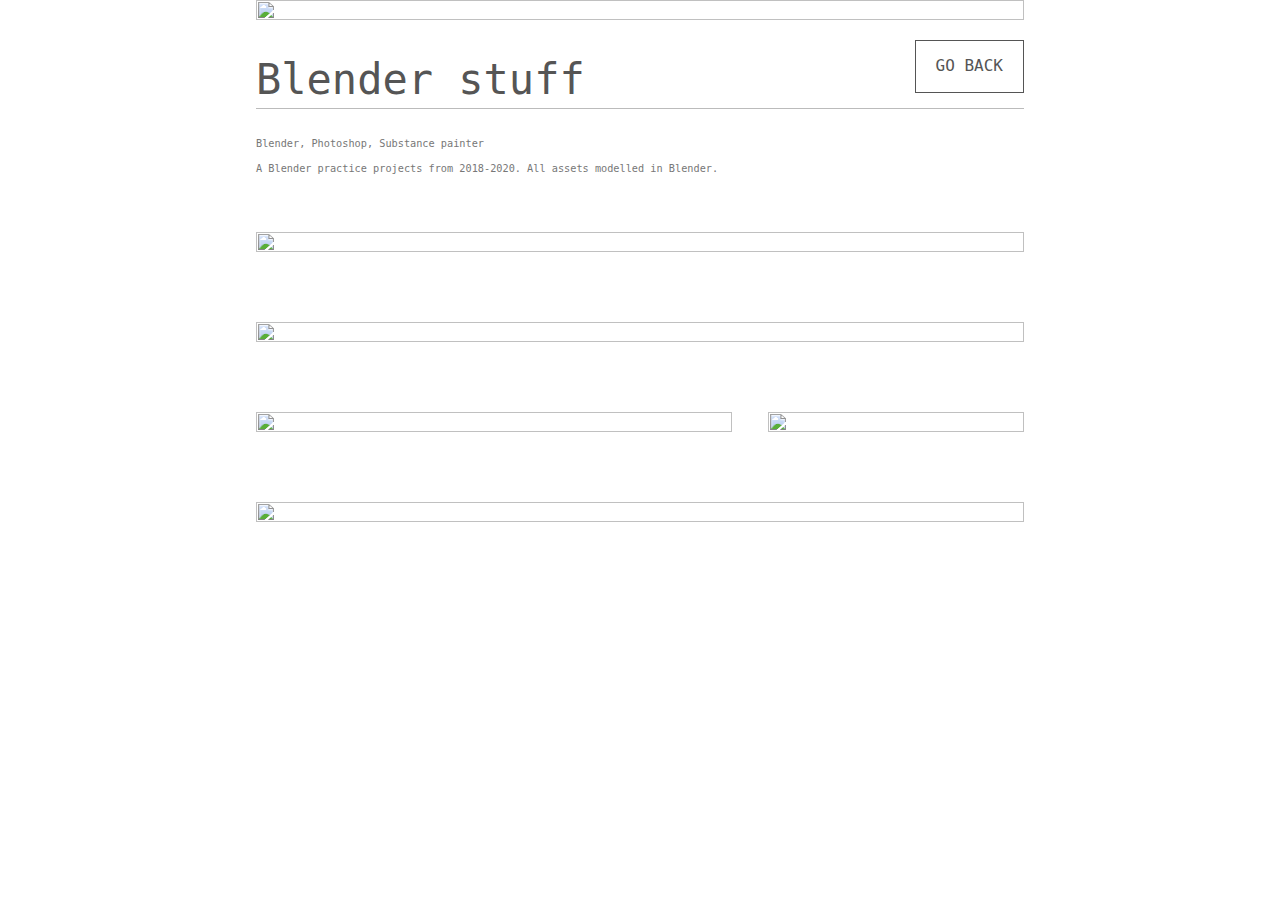
==== Pages/Blender stuff.html @ b259c38c "Add files via upload" ====
<head>

    <title> NV - Blender stuff</title>

    <style type="text/css">
        * {
            margin: 0;
            padding: 0;
        }

        body {
            font: 16px monospace;
            line-height: 24px;
            background: url(images/noise.jpg);
        }

        #page-wrap {
            width: 1150px;
            margin: 40px auto 60px;
        }

        h1 {
            margin: 0 0 16px 0;
            padding: 0 0 16px 0;
            font-family: monospace;
            font-size: 42px;
            letter-spacing: 0px;
            border-bottom: 1px solid rgb(187, 187, 187);
            color: #555;
            font-weight: normal;
        }

        h2 {
            font-size: 20px;
            margin: 0 0 6px 0;
            position: relative;
            color: #555;
        }

        p {
            font-family: monospace;
            margin: 0 0 16px 0;
            color: #777;
            line-height: 120%;
            font-size: 0.8vw;
        }

        a {
            color: #555;
            text-decoration: none;
            border-bottom: 0px dotted #555;
            font-weight: bold;
        }

        a:hover {
            border-bottom-style: solid;
            color: rgb(0, 0, 0);
        }

        .btn {
            display: inline-block;
            padding: 6px 12px;
            margin-bottom: 0;
            font-size: 14px;
            font-weight: normal;
            line-height: 1.42857143;
            text-align: center;
            white-space: nowrap;
            vertical-align: middle;
            -ms-touch-action: manipulation;
            touch-action: manipulation;
            cursor: pointer;
            -webkit-user-select: none;
            -moz-user-select: none;
            -ms-user-select: none;
            user-select: none;
            background-image: none;
            border: 1px solid transparent;
            border-radius: 4px;
        }

        .btn-default {
            text-transform: uppercase;
            color: #555;
            background-color: transparent;
            border-color: #555;
            padding: 14px 20px;
            margin: 0;
            font-size: 16px;
            border-radius: 0;
            margin-top: 20px;
        }

        .btn-default:hover,
        .btn-default:focus,
        .btn-default.focus,
        .btn-default:active,
        .btn-default.active {
            color: #fff;
            background-color: #121d1f;
            border-color: #121d1f;
        }

        .image-stack {
            display: grid;
            position: relative;
            grid-template-columns: repeat(3, 2fr);
            justify-items: stretch;
        }

        .image-stack__item-1 {
            grid-column: 1 / span 3;
            grid-row: 1;
        }

        .image-stack__item-2 {
            grid-row: 2;
            grid-column: 1/span 3;
            padding-top: 0%;
            z-index: 2;
        }

        .image-stack__item-2B {
            grid-row: 2;
            grid-column: 3;
            padding-top: 0%;
            z-index: 2;
            text-align: right;
        }

        .image-stack__item-3 {
            grid-row: 3;
            grid-column: 1/span 3;
            padding-top: 0%;
        }

        .image-stack__item-4 {
            grid-row: 3;
            grid-column: 2/span 3;
            padding-top: 10px;
            padding-left: 10%;
            padding-bottom: 0px;
            z-index: 4;
        }

        .image-stack__item-5 {
            grid-row: 3;
            grid-column: 1/span 3;
            padding-top: 0px;
            padding-left: 0%;
            padding-right: 0%;
            z-index: 4;
        }

        .image-stack__item-5B {
            grid-row: 4;
            grid-column: 1/span 3;
            padding-top: 30px;
            padding-left: 0%;
            padding-right: 0%;
            z-index: 4;
        }

        .image-stack__item-6 {
            grid-row: 5;
            grid-column: 1/span 3;
            padding-top: 70px;
            padding-left: 0%;
            padding-right: 0%;
            z-index: 4;
        }

        .image-stack__item-7 {
            grid-row: 6;
            grid-column: 1/span 2;
            padding-top: 70px;
            padding-left: 0%;
            padding-right: 7%;
            z-index: 4;
        }

        .image-stack__item-8 {
            grid-row: 6;
            grid-column: 3;
            padding-top: 70px;
            padding-left: 0%;
            padding-right: 0%;
            z-index: 4;
        }

        .image-stack__item-9 {
            grid-row: 7;
            grid-column: 1/span 3;
            padding-top: 70px;
            padding-left: 0%;
            padding-right: 0%;
            z-index: 4;
        }

        .container {
            padding: 0px 0px;
            width: 100%;
            margin: 0 auto;
            max-width: 60%;
        }

        #container {
            --num-cols: 1;
            --row-height: 200px;
        }

        #bottom-padding {
            padding-bottom: 400px;
        }
    </style>
</head>

<body>

    <div class="container">
        <div class="image-stack">
            <!-- <div id="page-wrap"> -->

            <div class="image-stack__item-1">
                <a href="img/blender 1.jpg">
                    <img src="img/blender 1.jpg" ; width="100%">
                </a>
            </div>


            <div class="image-stack__item-2">
                <br><br>
                <h1 class="fn">Blender stuff </h1>
            </div>


            <div class="image-stack__item-3">
                <p>
                    <br> Blender, Photoshop, Substance painter
                    <br><br>

                    A Blender practice projects from 2018-2020. All assets modelled in Blender.
                    <br><br>
                </p>
            </div>

            <div class="image-stack__item-2B">
                <a href="javascript:history.back()" class="btn btn-default btn-lg"> GO BACK </a>
                </a>
            </div>

            <div class="image-stack__item-5B">
                <a href="img/blender 3.png">
                    <img src="img/blender 3.png" ; width="100%">
                </a>
            </div>

            <div class="image-stack__item-7">
                <a href="img/blender 2.png">
                    <img src="img/blender 2.png" ; width="100%">
                </a>
            </div>

            <div class="image-stack__item-6">
                <a href="img/blender 4.png">
                    <img src="img/blender 4.png" ; width="100%">
                </a>
            </div>

            <div class="image-stack__item-8">
                <a href="img/blender 5.jpg">
                    <img src="img/blender 5.jpg" ; width="100%">
                </a>
            </div>

            <div class="image-stack__item-9">
                <a href="img/blender 6.jpg">
                    <img src="img/blender 6.jpg" ; width="100%">
                </a>
            </div> 
        </div>

    </div>

    </div>


</body>
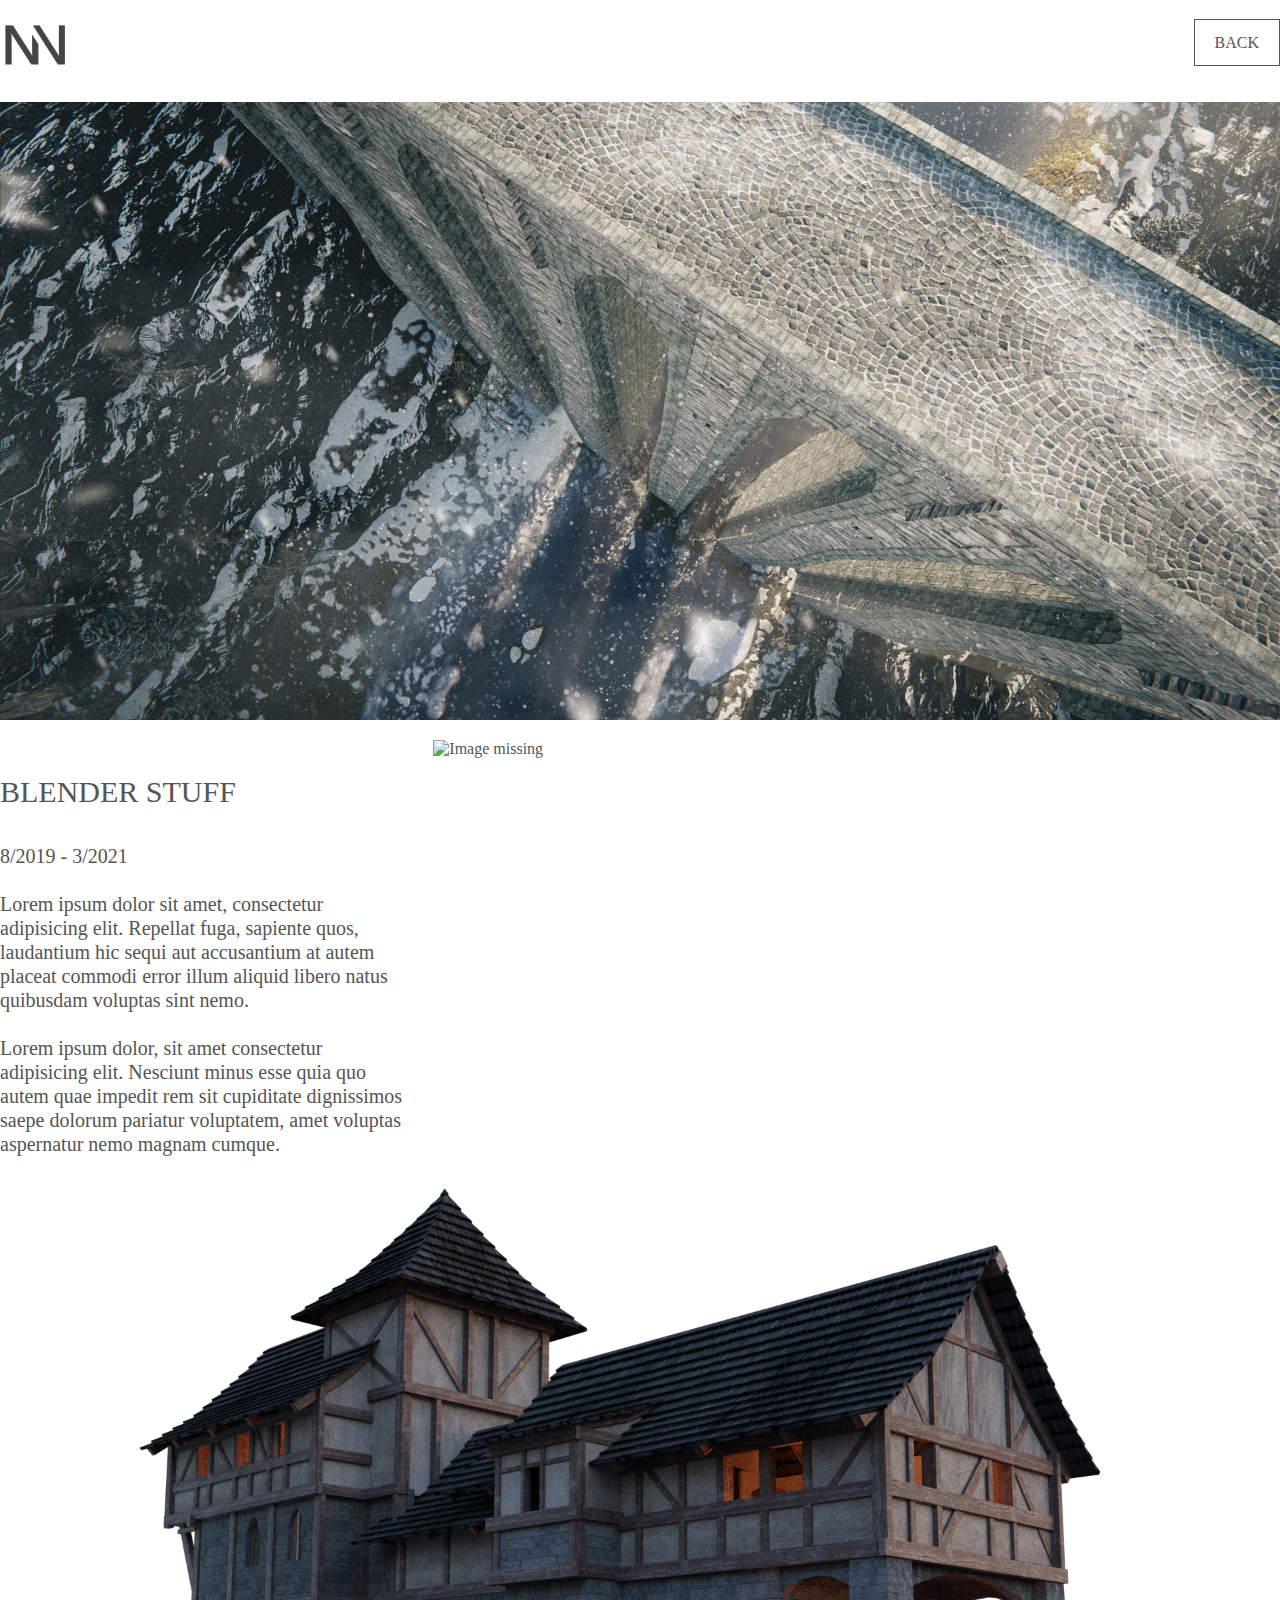
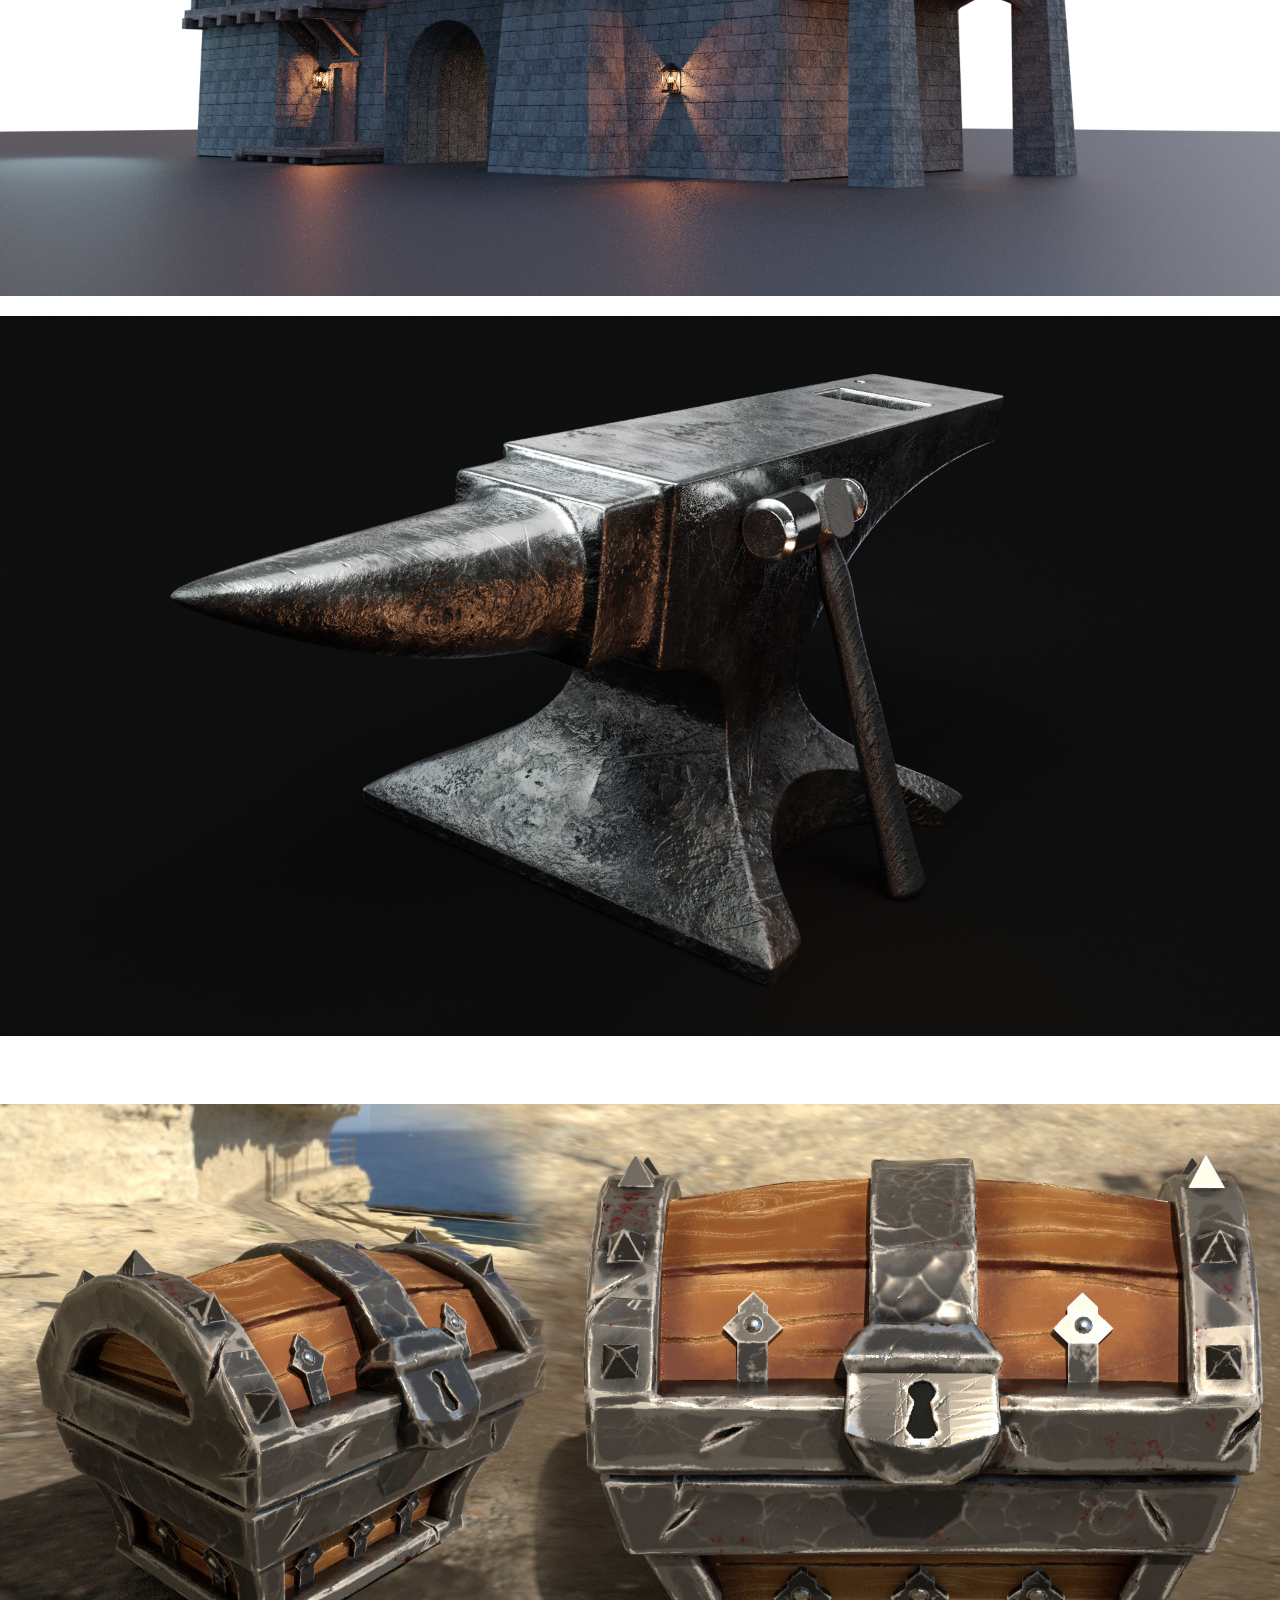
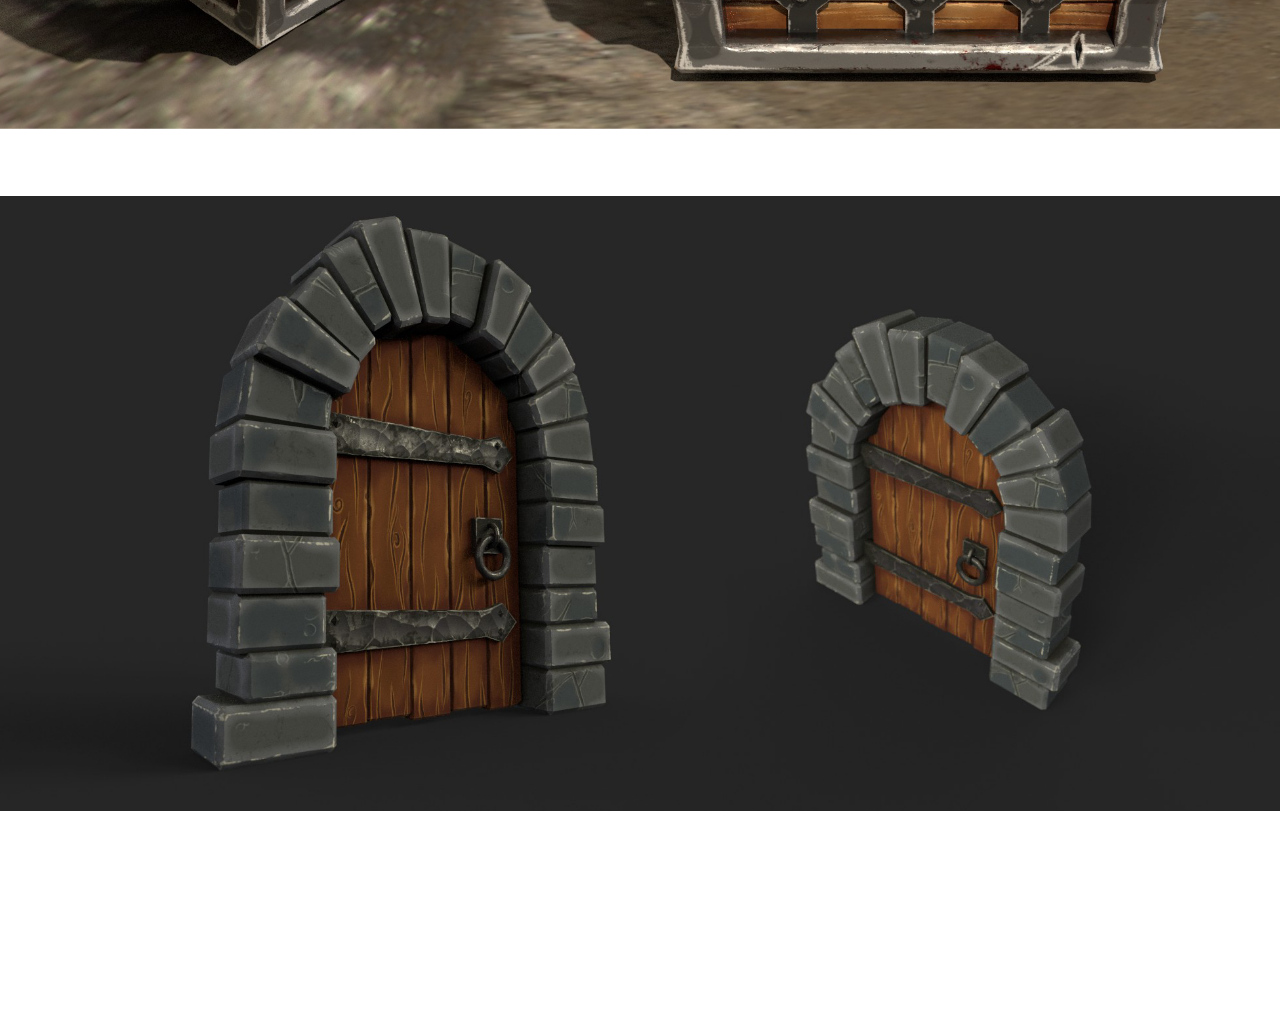
==== commit 35ae10dd: "Add files via upload" ====
--- a/Pages/Blender stuff.html
+++ b/Pages/Blender stuff.html
@@ -1,288 +1,40 @@
+<html>
+
 <head>
-
-    <title> NV - Blender stuff</title>
-
-    <style type="text/css">
-        * {
-            margin: 0;
-            padding: 0;
-        }
-
-        body {
-            font: 16px monospace;
-            line-height: 24px;
-            background: url(images/noise.jpg);
-        }
-
-        #page-wrap {
-            width: 1150px;
-            margin: 40px auto 60px;
-        }
-
-        h1 {
-            margin: 0 0 16px 0;
-            padding: 0 0 16px 0;
-            font-family: monospace;
-            font-size: 42px;
-            letter-spacing: 0px;
-            border-bottom: 1px solid rgb(187, 187, 187);
-            color: #555;
-            font-weight: normal;
-        }
-
-        h2 {
-            font-size: 20px;
-            margin: 0 0 6px 0;
-            position: relative;
-            color: #555;
-        }
-
-        p {
-            font-family: monospace;
-            margin: 0 0 16px 0;
-            color: #777;
-            line-height: 120%;
-            font-size: 0.8vw;
-        }
-
-        a {
-            color: #555;
-            text-decoration: none;
-            border-bottom: 0px dotted #555;
-            font-weight: bold;
-        }
-
-        a:hover {
-            border-bottom-style: solid;
-            color: rgb(0, 0, 0);
-        }
-
-        .btn {
-            display: inline-block;
-            padding: 6px 12px;
-            margin-bottom: 0;
-            font-size: 14px;
-            font-weight: normal;
-            line-height: 1.42857143;
-            text-align: center;
-            white-space: nowrap;
-            vertical-align: middle;
-            -ms-touch-action: manipulation;
-            touch-action: manipulation;
-            cursor: pointer;
-            -webkit-user-select: none;
-            -moz-user-select: none;
-            -ms-user-select: none;
-            user-select: none;
-            background-image: none;
-            border: 1px solid transparent;
-            border-radius: 4px;
-        }
-
-        .btn-default {
-            text-transform: uppercase;
-            color: #555;
-            background-color: transparent;
-            border-color: #555;
-            padding: 14px 20px;
-            margin: 0;
-            font-size: 16px;
-            border-radius: 0;
-            margin-top: 20px;
-        }
-
-        .btn-default:hover,
-        .btn-default:focus,
-        .btn-default.focus,
-        .btn-default:active,
-        .btn-default.active {
-            color: #fff;
-            background-color: #121d1f;
-            border-color: #121d1f;
-        }
-
-        .image-stack {
-            display: grid;
-            position: relative;
-            grid-template-columns: repeat(3, 2fr);
-            justify-items: stretch;
-        }
-
-        .image-stack__item-1 {
-            grid-column: 1 / span 3;
-            grid-row: 1;
-        }
-
-        .image-stack__item-2 {
-            grid-row: 2;
-            grid-column: 1/span 3;
-            padding-top: 0%;
-            z-index: 2;
-        }
-
-        .image-stack__item-2B {
-            grid-row: 2;
-            grid-column: 3;
-            padding-top: 0%;
-            z-index: 2;
-            text-align: right;
-        }
-
-        .image-stack__item-3 {
-            grid-row: 3;
-            grid-column: 1/span 3;
-            padding-top: 0%;
-        }
-
-        .image-stack__item-4 {
-            grid-row: 3;
-            grid-column: 2/span 3;
-            padding-top: 10px;
-            padding-left: 10%;
-            padding-bottom: 0px;
-            z-index: 4;
-        }
-
-        .image-stack__item-5 {
-            grid-row: 3;
-            grid-column: 1/span 3;
-            padding-top: 0px;
-            padding-left: 0%;
-            padding-right: 0%;
-            z-index: 4;
-        }
-
-        .image-stack__item-5B {
-            grid-row: 4;
-            grid-column: 1/span 3;
-            padding-top: 30px;
-            padding-left: 0%;
-            padding-right: 0%;
-            z-index: 4;
-        }
-
-        .image-stack__item-6 {
-            grid-row: 5;
-            grid-column: 1/span 3;
-            padding-top: 70px;
-            padding-left: 0%;
-            padding-right: 0%;
-            z-index: 4;
-        }
-
-        .image-stack__item-7 {
-            grid-row: 6;
-            grid-column: 1/span 2;
-            padding-top: 70px;
-            padding-left: 0%;
-            padding-right: 7%;
-            z-index: 4;
-        }
-
-        .image-stack__item-8 {
-            grid-row: 6;
-            grid-column: 3;
-            padding-top: 70px;
-            padding-left: 0%;
-            padding-right: 0%;
-            z-index: 4;
-        }
-
-        .image-stack__item-9 {
-            grid-row: 7;
-            grid-column: 1/span 3;
-            padding-top: 70px;
-            padding-left: 0%;
-            padding-right: 0%;
-            z-index: 4;
-        }
-
-        .container {
-            padding: 0px 0px;
-            width: 100%;
-            margin: 0 auto;
-            max-width: 60%;
-        }
-
-        #container {
-            --num-cols: 1;
-            --row-height: 200px;
-        }
-
-        #bottom-padding {
-            padding-bottom: 400px;
-        }
-    </style>
+    <title>Blender stuff</title>
+    <link rel="icon" type="image/png" href="img/NN.jpg">
+    <link rel="stylesheet" href="css/style.css">
+    <style> </style>
 </head>
 
 <body>
-
     <div class="container">
-        <div class="image-stack">
-            <!-- <div id="page-wrap"> -->
-
-            <div class="image-stack__item-1">
-                <a href="img/blender 1.jpg">
-                    <img src="img/blender 1.jpg" ; width="100%">
-                </a>
+            <div class="top">
+                <a href="https://nikovanhala.github.io/" class="logo" span style="float: left;"><img class="logo"
+                        src="img/NV.png"></span></a><span style="float: right;"><a href="#" onclick="history.go(-1)"
+                        id="btn" style="position: relative; top: 14px;">BACK</a></span>
             </div>
-
-
-            <div class="image-stack__item-2">
-                <br><br>
-                <h1 class="fn">Blender stuff </h1>
-            </div>
-
-
-            <div class="image-stack__item-3">
+        <div class="content-grid">
+            <img class="cg_item-1" src="img/blender 1.jpg" alt="Image missing">
+            <div class="cg_item-2">
+                <h1>Blender stuff</h1>
                 <p>
-                    <br> Blender, Photoshop, Substance painter
-                    <br><br>
-
-                    A Blender practice projects from 2018-2020. All assets modelled in Blender.
-                    <br><br>
+                    8/2019 - 3/2021
+                    <br> <br>Lorem ipsum dolor sit amet, consectetur adipisicing elit. Repellat fuga, sapiente quos,
+                    laudantium hic sequi aut accusantium at autem placeat commodi error illum aliquid libero natus
+                    quibusdam voluptas sint nemo.
+                    <br> <br>Lorem ipsum dolor, sit amet consectetur adipisicing elit. Nesciunt minus esse quia quo
+                    autem quae impedit rem sit cupiditate dignissimos saepe dolorum pariatur voluptatem, amet
+                    voluptas aspernatur nemo magnam cumque.
                 </p>
             </div>
+            <img class="cg_item-3" src="img/blender 5.png" alt="Image missing">
+            <img class="cg_item-4" src="img/blender 2.png" alt="Image missing">
+            <img class="cg_item-5" src="img/blender 3.png" alt="Image missing">
+            <img class="cg_item-6" src="img/blender 4.png" alt="Image missing">
+            <img class="cg_item-7" src="img/blender 6.jpg" alt="Image missing">
+        </div>
+    </div>
+</body>
 
-            <div class="image-stack__item-2B">
-                <a href="javascript:history.back()" class="btn btn-default btn-lg"> GO BACK </a>
-                </a>
-            </div>
-
-            <div class="image-stack__item-5B">
-                <a href="img/blender 3.png">
-                    <img src="img/blender 3.png" ; width="100%">
-                </a>
-            </div>
-
-            <div class="image-stack__item-7">
-                <a href="img/blender 2.png">
-                    <img src="img/blender 2.png" ; width="100%">
-                </a>
-            </div>
-
-            <div class="image-stack__item-6">
-                <a href="img/blender 4.png">
-                    <img src="img/blender 4.png" ; width="100%">
-                </a>
-            </div>
-
-            <div class="image-stack__item-8">
-                <a href="img/blender 5.jpg">
-                    <img src="img/blender 5.jpg" ; width="100%">
-                </a>
-            </div>
-
-            <div class="image-stack__item-9">
-                <a href="img/blender 6.jpg">
-                    <img src="img/blender 6.jpg" ; width="100%">
-                </a>
-            </div> 
-        </div>
-
-    </div>
-
-    </div>
-
-
-</body>+</html>--- a/Pages/css/style.css
+++ b/Pages/css/style.css
@@ -0,0 +1,207 @@
+/* Project site css */
+
+body, html {
+	font-family: 'Segoe UI';
+	color: #555;
+	margin: 0;
+}
+h1 {
+	text-align: left;
+	font-size: 30px;
+	font-weight: normal;
+	color: #555;
+	padding-top: 15px;
+	padding-bottom: 15px;
+	text-transform: uppercase;
+}
+p {
+	font-size: 20px;
+	margin: 12px 0 0;
+	line-height: 24px;
+}
+a{
+	color: #555;
+	border: 1px solid #555;
+	padding: 14px 20px;
+	background-color: transparent;
+	border-radius: 0;
+	text-decoration: none;
+}
+a:hover, a:focus, a:active {
+	color: #fff;
+	background-color: #121d1f;
+	padding: 14px 20px;
+}
+
+/* TOP BAR */
+
+.top {
+	list-style: none;
+	position: fixed;
+	display: block;
+	top: 0;
+	width: 100%;
+	max-width: 1400px;
+	margin-right: 0;
+	padding-top: 20px;
+	padding-bottom: 10px;
+	background-color: #fff;
+}
+.logo {
+	max-height: 50px;
+	height: 50px;
+	border: 0px;
+	background-color: transparent;
+	padding: 0px 0px;
+	padding-bottom: 22px;
+}
+.logo:hover, .logo:focus, .logo:active {
+	color: transparent;
+	background-color: transparent;
+	border: 0px;
+	padding: 0px 0px;
+	padding-bottom: 22px;
+}
+.btn {
+	border: 1px solid #555;
+	padding: 14px 20px;
+	background-color: transparent;
+	border-radius: 0;
+}
+
+/* CONTAINER */
+
+.container {
+	width: 100%;
+	margin: auto;
+	max-width: 1400px;
+	padding-bottom: 200px;
+}
+:root {
+	--container_width: 1400px
+}
+.img {
+	width: fit-content;
+	display: block;
+}
+
+/* CONTENT-BOXES */
+
+.content-grid {
+    display: grid;
+    grid-template-columns: repeat(3, minmax(0, 1fr));
+	grid-auto-rows: auto;
+	grid-gap: 20px;
+	width: 100%;
+}
+
+.cg_item-1 {
+	grid-row: 1;
+	grid-column: 1/span 3;
+	object-fit: fill;
+	max-width: 100%;
+	max-height: 100%;
+}
+.cg_item-2 {
+	grid-row: 2;
+	grid-column: 1;
+}
+.cg_item-3 {
+	grid-row: 2;
+	grid-column-start: 2;
+	grid-column-end: 4;
+	object-fit: fill;
+	max-width: 100%;
+	max-height: 100%;
+}
+.cg_item-4 {
+	grid-row: 3;
+	grid-column: 1/span 3;
+	object-fit: fill;
+	width: 100%;
+	max-height: 100%;
+}
+.cg_item-5 {
+	grid-row: 4;
+	grid-column: 1/span 3;
+	object-fit: fill;
+	width: 100%;
+	max-height: 100%;
+}
+.cg_item-6 {
+	grid-row: 5;
+	grid-column: 1/span 3;
+	object-fit: fill;
+	width: 100%;
+	max-height: 100%;
+}
+.cg_item-7 {
+	grid-row: 6;
+	grid-column: 1/span 3;
+	object-fit: fill;
+	width: 100%;
+	max-height: 100%;
+}
+.cg_item-8 {
+	grid-row: 7;
+	grid-column: 1/span 3;
+	object-fit: fill;
+	width: 100%;
+	max-height: 100%;
+}
+.cg_item-9 {
+	grid-row: 8;
+	grid-column: 1/span 3;
+	object-fit: fill;
+	width: 100%;
+	max-height: 100%;
+}
+
+/* Mobile size control*/
+
+@media screen and (max-width: 1024px) {
+
+	  .container {
+		width: 100%;
+		max-width: 97%;
+	  }
+	  .top{
+		width: 97%;
+	  }
+	  .bottom-padding{
+		padding-bottom: 400px;
+	  }
+	  .content-grid{
+		display: grid;
+		grid-template-columns: 1fr;
+		grid-row-gap: 20px;
+	  }
+	  .cg_item-3{
+		grid-row: 3;
+		grid-column: 1/span 3;
+	  }
+	  .cg_item-4{
+		grid-row: 4;
+		grid-column: 1/span 3;
+	  }
+	  .cg_item-5{
+		grid-row: 5;
+		grid-column: 1/span 3;
+	  }
+	  .cg_item-6{
+		grid-row: 6;
+		grid-column: 1/span 3;
+	  }
+	  .cg_item-7{
+		grid-row: 7;
+		grid-column: 1/span 3;
+	  }
+	  .cg_item-8{
+		grid-row: 8;
+		grid-column: 1/span 3;
+	  }
+	  .cg_item-9{
+		grid-row: 9;
+		grid-column: 1/span 3;
+	  }
+	}
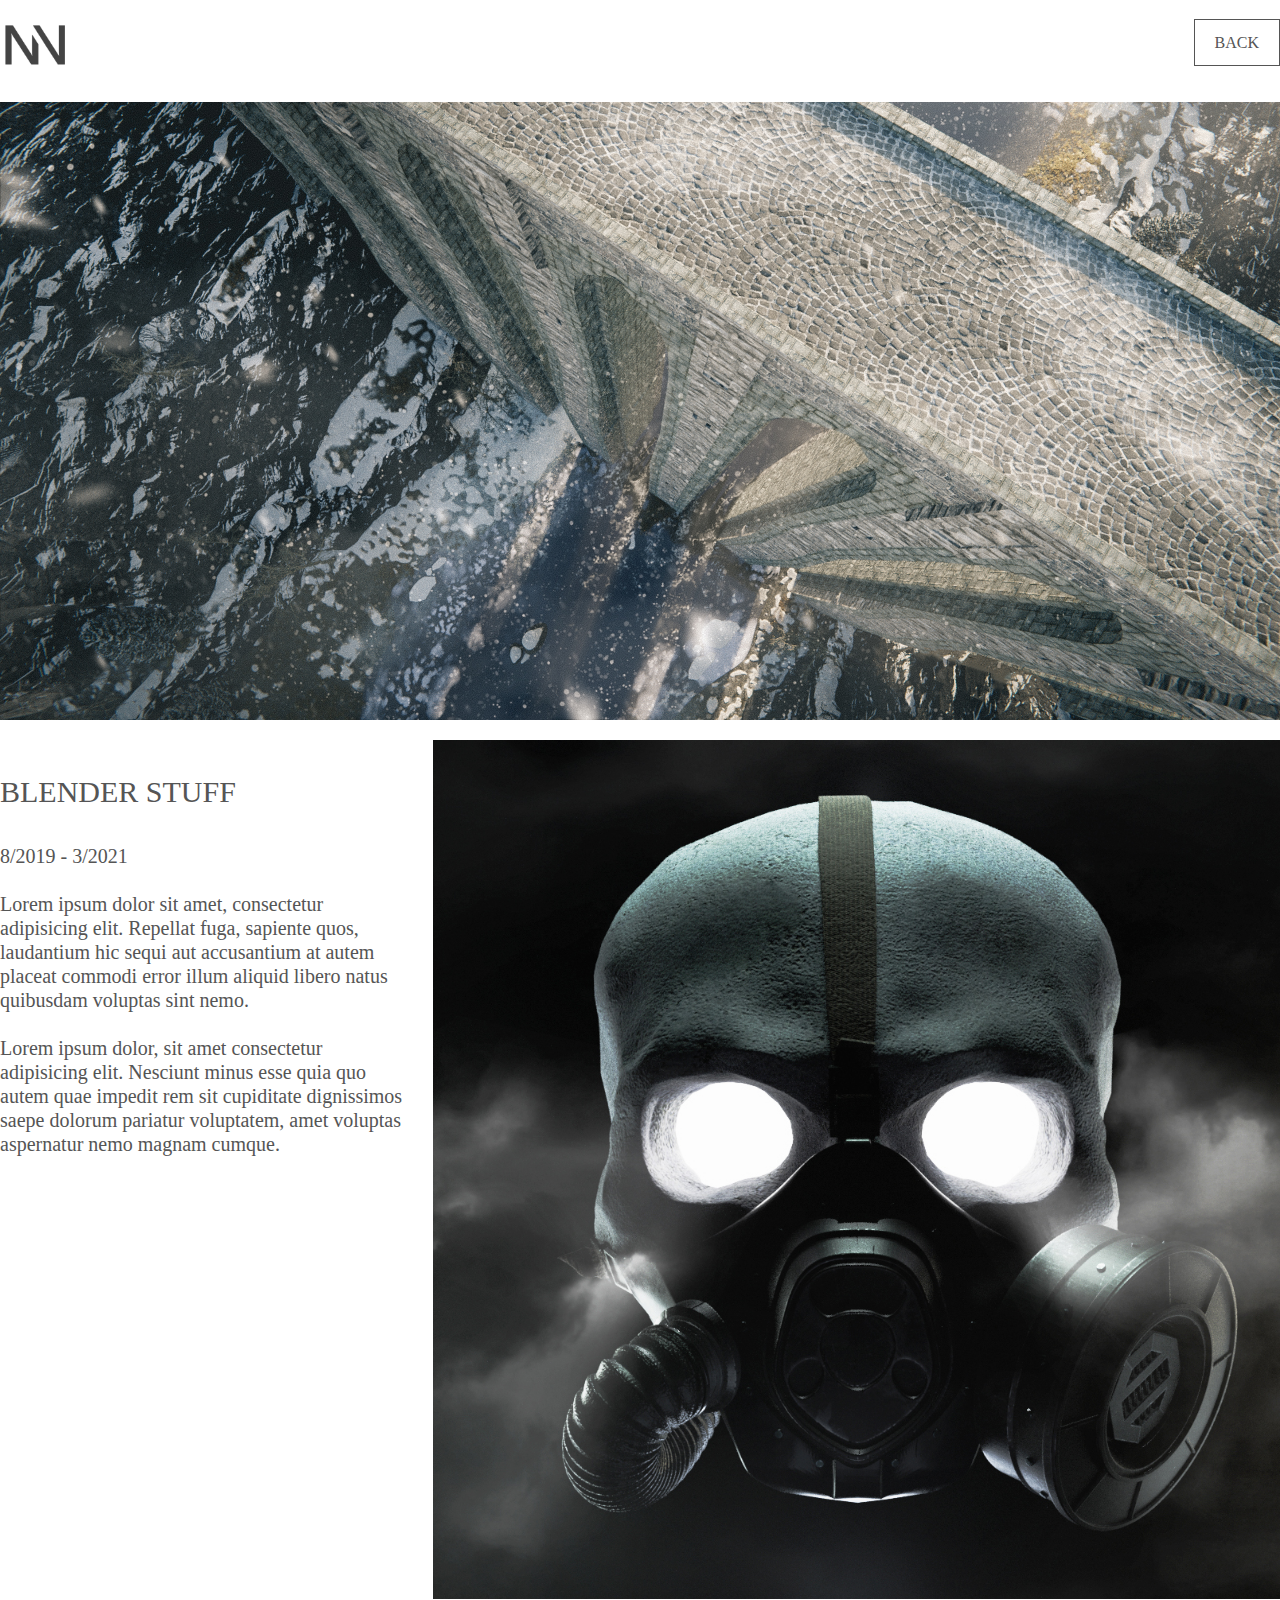
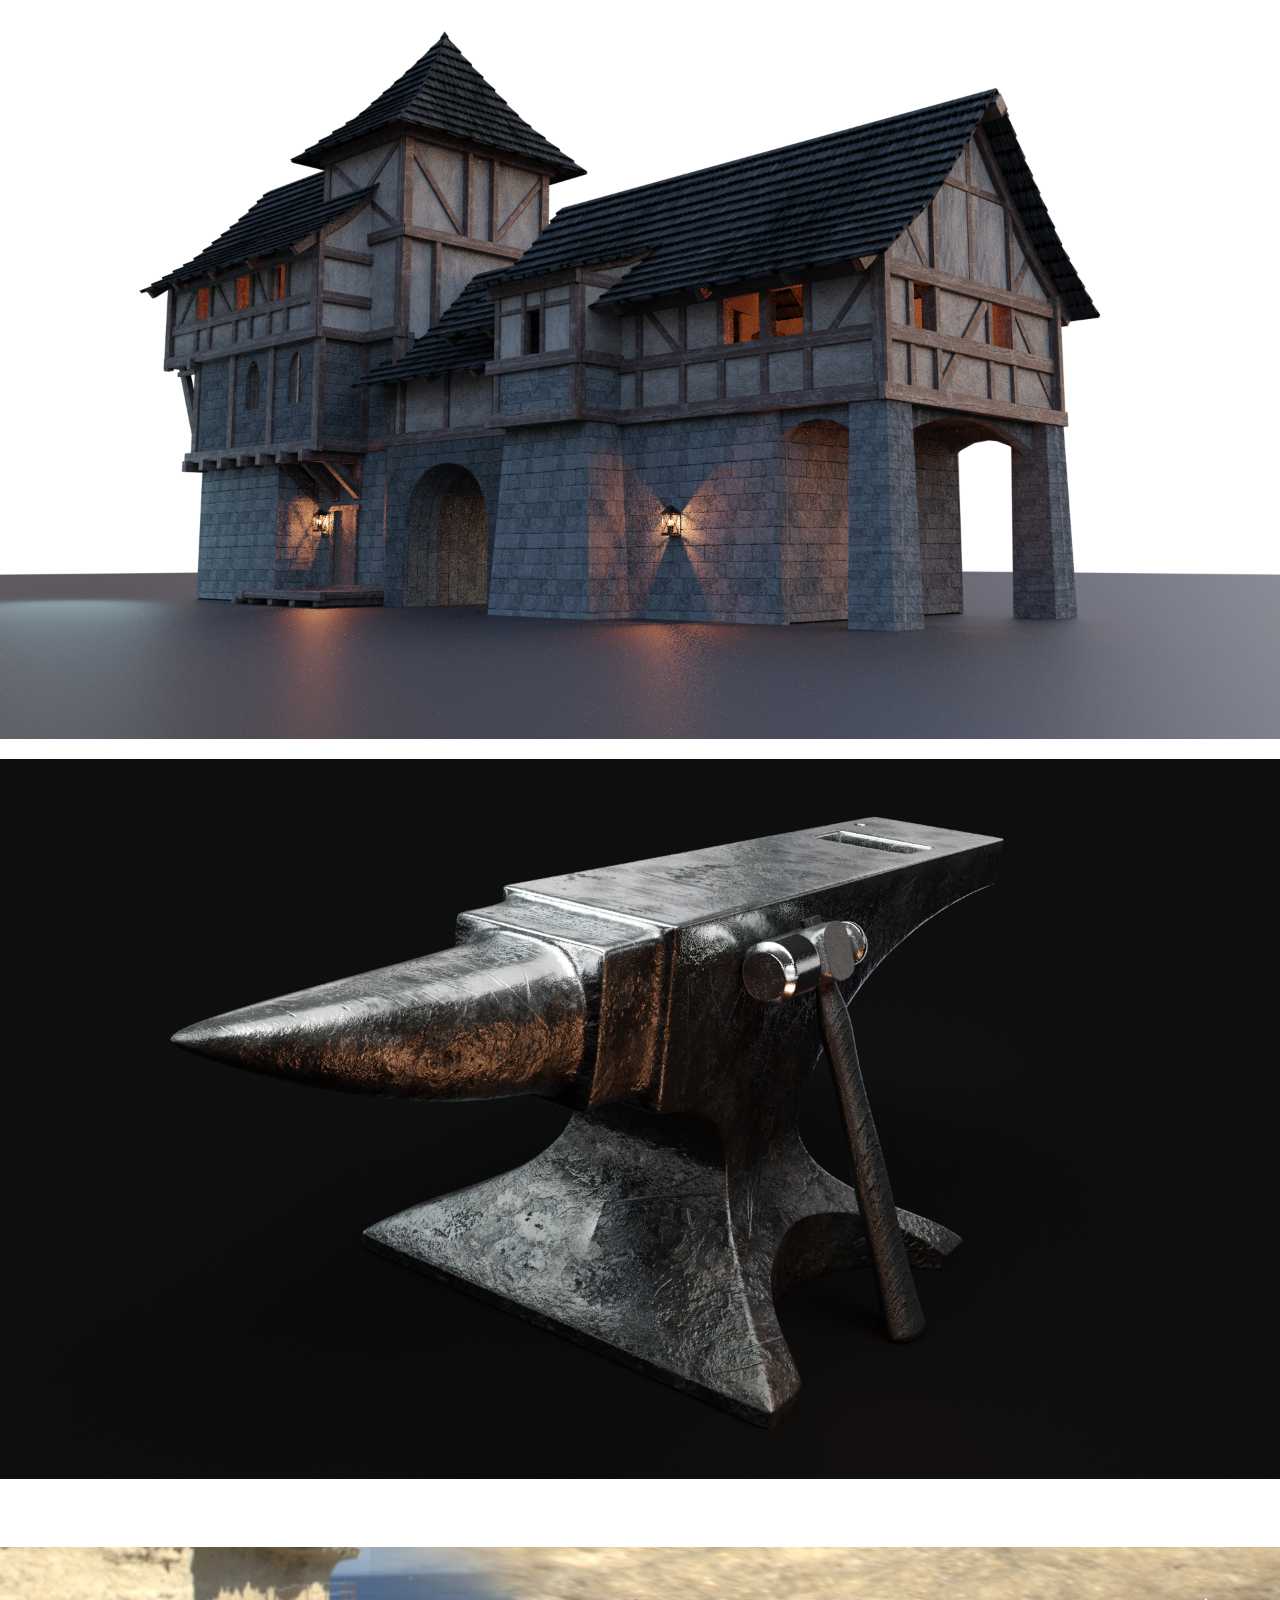
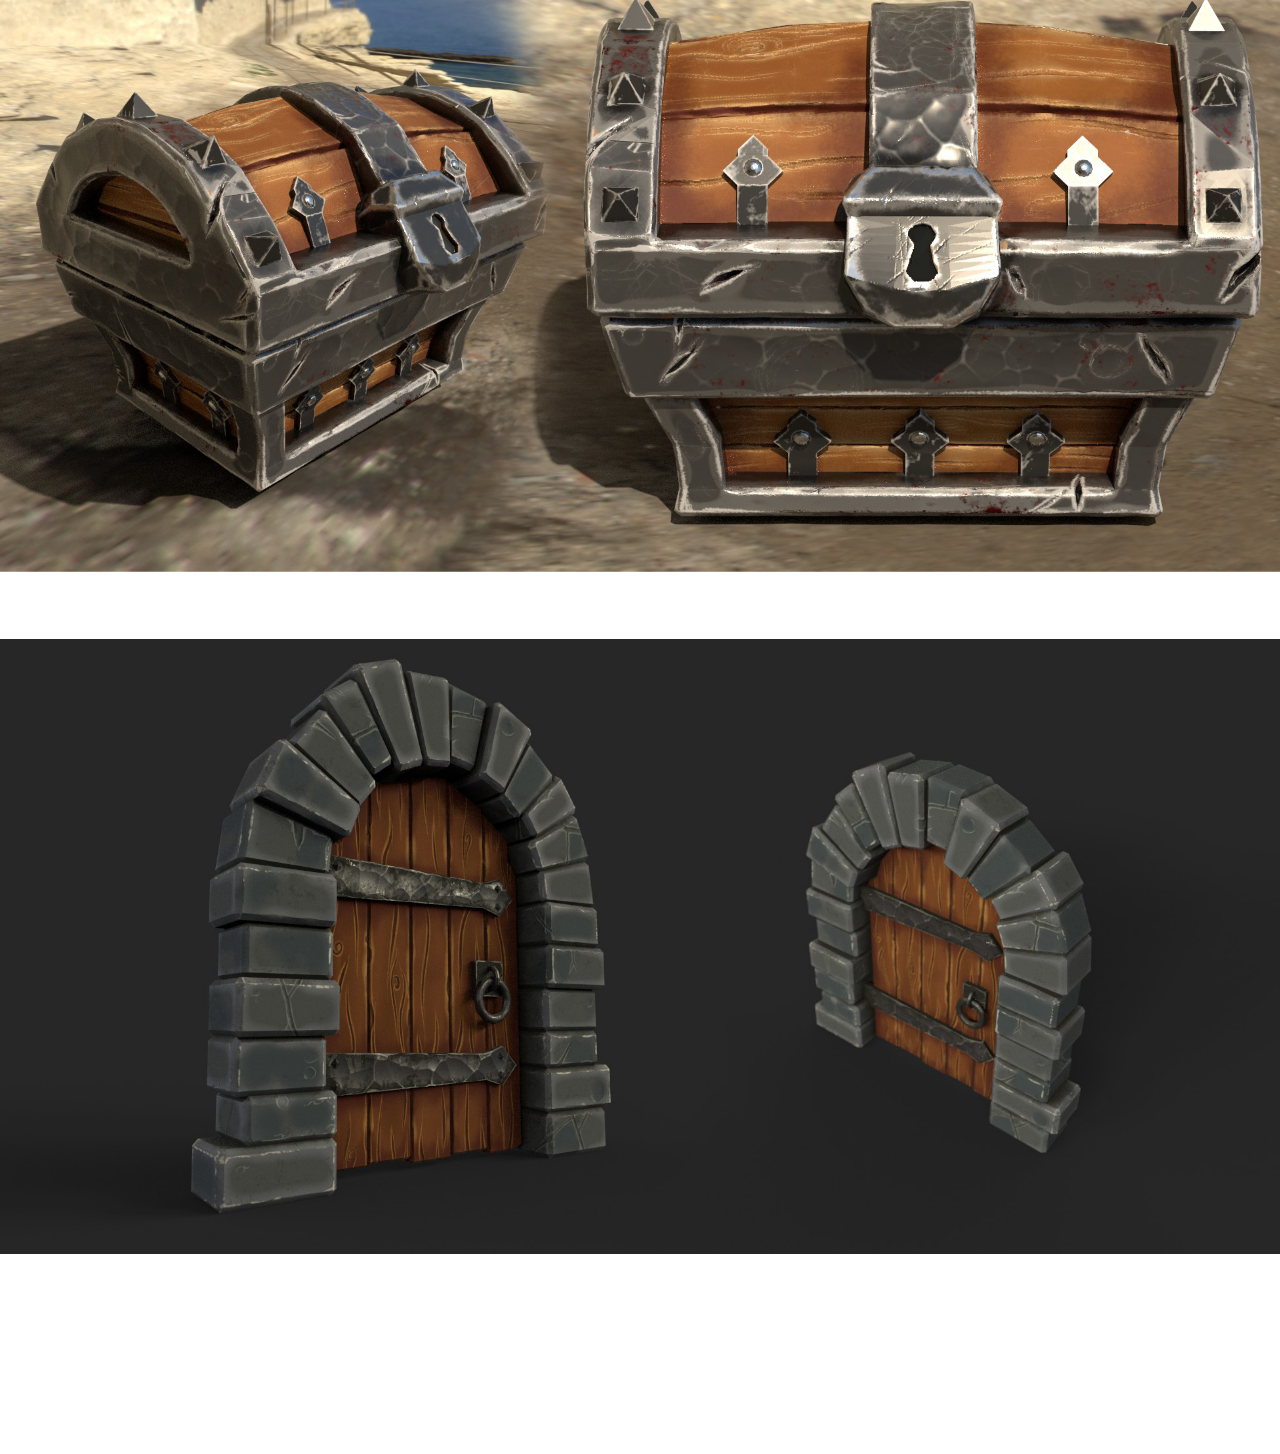
==== commit bcf85b67: "Update Blender stuff.html" ====
--- a/Pages/Blender stuff.html
+++ b/Pages/Blender stuff.html
@@ -28,7 +28,7 @@
                     voluptas aspernatur nemo magnam cumque.
                 </p>
             </div>
-            <img class="cg_item-3" src="img/blender 5.png" alt="Image missing">
+            <img class="cg_item-3" src="https://nikovanhala.github.io/Pages/img/blender%207.jpg" alt="Image missing">
             <img class="cg_item-4" src="img/blender 2.png" alt="Image missing">
             <img class="cg_item-5" src="img/blender 3.png" alt="Image missing">
             <img class="cg_item-6" src="img/blender 4.png" alt="Image missing">
@@ -37,4 +37,4 @@
     </div>
 </body>
 
-</html>+</html>
